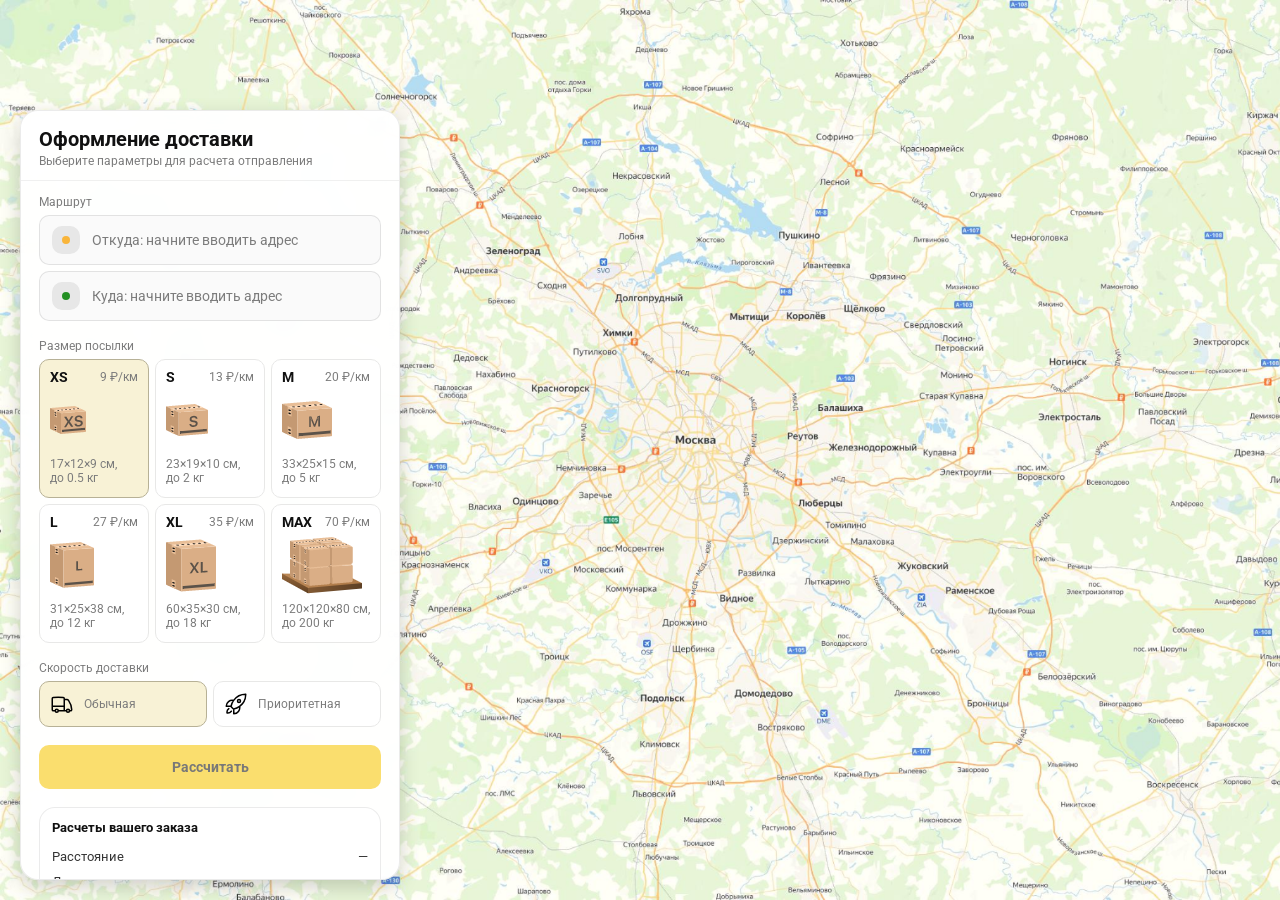
==== order.html @ dc97c8bd "Add files via upload" ====
<!doctype html>
<html lang="ru">
<head>
    <meta charset="utf-8"/>
    <meta name="viewport" content="width=device-width,initial-scale=1,maximum-scale=1,user-scalable=0"/>
    <title>Оформление доставки</title>

    <link rel="stylesheet" href="styles/base.css"/>
    <link rel="stylesheet" href="styles/base_adaptive.css"/>

    <link rel="stylesheet" href="styles/order.css"/>
    <link rel="stylesheet" href="styles/order_adaptive.css"/>
</head>
<body>

<div id="map"></div>

<aside class="main" id="sidebar">
    <div class="main-header">
        <div class="main-title">Оформление доставки</div>
        <div class="main-text">Выберите параметры для расчета отправления</div>
    </div>

    <div class="main-content">
        <div class="main-route">
            <div class="main-block-title">Маршрут</div>
            <div class="main-fields">
                <div class="main-field" id="fromField">
                    <div class="main-pin"></div>
                    <input id="from" placeholder="Откуда: начните вводить адрес" autocomplete="off"/>
                    <div class="main-ac" id="fromAc" role="listbox" aria-label="Подсказки адресов"></div>
                </div>

                <div class="main-field" id="toField">
                    <div class="main-pin"></div>
                    <input id="to" placeholder="Куда: начните вводить адрес" autocomplete="off"/>
                    <div class="main-ac" id="toAc" role="listbox" aria-label="Подсказки адресов"></div>
                </div>
            </div>
        </div>

        <div class="main-package">
            <div class="main-block-title">Размер посылки</div>

            <div class="main-sizes">
                <div class="main-size-card is-active" data-value="xs">
                    <div class="main-size-top">
                        <div class="main-size-label">XS</div>
                        <div class="main-size-rate">9 ₽/км</div>
                    </div>
                    <div class="main-size-media">
                        <img src="images/sizes/xs.png" alt="Короб XS"/>
                    </div>
                    <div class="main-size-description">17×12×9 см,<br>до 0.5 кг</div>
                </div>

                <div class="main-size-card" data-value="s">
                    <div class="main-size-top">
                        <div class="main-size-label">S</div>
                        <div class="main-size-rate">13 ₽/км</div>
                    </div>
                    <div class="main-size-media">
                        <img src="images/sizes/s.png" alt="Короб S"/>
                    </div>
                    <div class="main-size-description">23×19×10 см,<br>до 2 кг</div>
                </div>

                <div class="main-size-card" data-value="m">
                    <div class="main-size-top">
                        <div class="main-size-label">M</div>
                        <div class="main-size-rate">20 ₽/км</div>
                    </div>
                    <div class="main-size-media">
                        <img src="images/sizes/m.png" alt="Короб M"/>
                    </div>
                    <div class="main-size-description">33×25×15 см,<br>до 5 кг</div>
                </div>

                <div class="main-size-card" data-value="l">
                    <div class="main-size-top">
                        <div class="main-size-label">L</div>
                        <div class="main-size-rate">27 ₽/км</div>
                    </div>
                    <div class="main-size-media">
                        <img src="images/sizes/l.png" alt="Короб L"/>
                    </div>
                    <div class="main-size-description">31×25×38 см,<br>до 12 кг</div>
                </div>

                <div class="main-size-card" data-value="xl">
                    <div class="main-size-top">
                        <div class="main-size-label">XL</div>
                        <div class="main-size-rate">35 ₽/км</div>
                    </div>
                    <div class="main-size-media">
                        <img src="images/sizes/xl.png" alt="Короб XL"/>
                    </div>
                    <div class="main-size-description">60×35×30 см,<br>до 18 кг</div>
                </div>

                <div class="main-size-card" data-value="max">
                    <div class="main-size-top">
                        <div class="main-size-label">MAX</div>
                        <div class="main-size-rate">70 ₽/км</div>
                    </div>
                    <div class="main-size-media main-size-media-palleta">
                        <img src="images/sizes/max.png" alt="Паллета"/>
                    </div>
                    <div class="main-size-description">120×120×80 см,<br>до 200 кг</div>
                </div>
            </div>
        </div>

        <div class="main-speed">
            <div class="main-block-title">Скорость доставки</div>

            <div class="main-speeds">
                <div class="main-speed-card is-active" data-value="regular">
                    <img class="main-speed-media" src="images/icons/regular.svg" alt="Regular"/>
                    <div class="main-speed-description">Обычная</div>
                </div>
                <div class="main-speed-card" data-value="fast">
                    <img class="main-speed-media" src="images/icons/fast.svg" alt="Fast"/>
                    <div class="main-speed-description">Приоритетная</div>
                </div>

            </div>
        </div>

        <div class="main-calculate-block">
            <button id="calc" class="button calculate-button" type="button" disabled>Рассчитать</button>
        </div>

        <div class="main-result" id="result">
            <div class="main-result-title">Расчеты вашего заказа</div>
            <div class="main-result-lines">
                <div class="main-result-line"><span>Расстояние</span><span id="distanceValue">—</span></div>
                <div class="main-result-line"><span>Доставим через</span><span id="durationValue">—</span></div>
                <div class="main-result-line"><span>Тариф</span><span id="rateValue">—</span></div>
            </div>
            <div class="main-price">
                <div class="main-price-label">Итого</div>
                <div class="main-price-value" id="totalValue">—</div>
            </div>
        </div>

        <div class="main-order-box">
            <div class="main-order-form" id="orderForm">
                <div class="main-order-title">Оформление доставки</div>
                <div class="main-block-info-row">
                    <div class="main-block-title">Контакты</div>
                    <div class="order-fields">
                        <div class="main-field">
                            <input id="customerName" placeholder="Ваше имя" autocomplete="off"/>
                        </div>
                        <div class="main-field">
                            <input id="customerPhone" placeholder="Ваш телефон" autocomplete="off" inputmode="tel"/>
                        </div>
                    </div>
                </div>
                <div class="main-block-info-row extra-info">
                    <div class="main-block-title">Дополнительная информация</div>
                    <div class="main-field textarea">
                        <textarea id="comment" placeholder="Детали доставки и комментарии"></textarea>
                    </div>
                </div>
                <button id="submit" class="button main-submit-request" type="button" disabled>Отправить
                    заявку
                </button>
            </div>

            <div class="main-order-success" id="orderSuccess">
                <div class="main-success-icon">✓</div>
                <div class="main-success-title">Заявка отправлена!</div>
                <div class="main-success-title">Номер отправления – <span id="orderId"></span></div>
                <div class="main-success-subtitle">Мы скоро свяжемся с вами</div>
            </div>
        </div>
    </div>
</aside>

<script src="https://api-maps.yandex.ru/2.1/?lang=ru_RU&apikey=521257ba-aa50-4dae-83b5-088d6d388fd4&suggest_apikey=99402bf1-7df1-4146-8342-5c3b9be7c6e2" type="text/javascript"></script>
<script src="scripts/order.js" type="text/javascript"></script>
</body>
</html>
---- styles/base.css ----
*, *::before, *::after {
    box-sizing: border-box;
}

@font-face {
    font-family: "Roboto";
    src: url("../fonts/Roboto-Regular.ttf");
    font-weight: normal;
}

@font-face {
    font-family: "Roboto";
    src: url("../fonts/Roboto-Bold.ttf");
    font-weight: bold;
}

@font-face {
    font-family: "Roboto";
    src: url("../fonts/Roboto-Medium.ttf");
    font-weight: 500;
}

html, body {
    margin: 0;
    color: #111111;
    font-family: "Roboto", sans-serif;
}

body {
    background: #FDFDFD;
}

.button {
    border: 0;
    outline: none;
    height: 44px;
    border-radius: 10px;
    font-size: 14px;
    font-weight: bold;
    cursor: pointer;
    font-family: inherit;
    transition: transform .08s ease, opacity .12s ease;
    background: #ffcc00;
    color: #111111;
    text-align: center;
    text-decoration: none;
}

.button:hover {
    background-color: #E5BC19;
}

.button:disabled {
    cursor: not-allowed;
    background-color: #FADE6E;
    color: #787878;
    transform: none;
}

.button.button-white {
    background: #ffffff;
    border: 1px solid #111111;
}

.button.button-white:hover {
    background: rgb(241 241 241);
}
---- styles/base_adaptive.css ----
@media (max-width: 767px) {
    .header {
        left: 10px;
        right: 10px;
        top: 10px;
    }

    .header-link span {
        display: none;
    }

    .header-menu {
        gap: 20px;
        justify-content: flex-start;
        margin: 0 0 0 30px;
        position: static;
        transform: none;
    }
}

@media (max-width: 420px) {
    .header-title {
        display: none;
    }
}

@media (max-width: 374px) {
    .header-menu {
        gap: 10px;
        margin: 0 0 0 10px;
    }
}
---- styles/order.css ----
#map {
    background-image: url("../images/order-bg.png");
    background-size: cover;
    position: fixed;
    inset: 0;
}

.main {
    border-radius: 18px;
    box-shadow: 0 7px 20px 0 #0000002E;
    backdrop-filter: blur(10px);
    background: rgba(255, 255, 255, 0.96);
    left: 20px;
    border: 1px solid rgba(0, 0, 0, 0.08);
    position: fixed;
    top: 110px;
    bottom: 20px;
    width: 380px;
    display: flex;
    flex-direction: column;
    overflow: hidden;
    z-index: 5;
}

.main-header {
    padding: 18px 18px 12px 18px;
    border-bottom: 1px solid rgba(0, 0, 0, 0.06);
    display: flex;
    flex-direction: column;
}

.main-title {
    font-size: 20px;
    line-height: 100%;
    font-weight: bold;
}

.main-text {
    font-size: 12px;
    margin-top: 5px;
    color: #7C7C7C;
}

.main-content {
    padding: 14px 18px 18px 18px;
    overflow: auto;
    scrollbar-width: none;
    display: flex;
    flex-direction: column;
    gap: 18px;
    flex: 1;
}

.main-block-title {
    font-size: 12px;
    color: #7C7C7C;
}

.main-route .main-block-title,
.main-package .main-block-title {
    margin-bottom: 6px;
}

.main-field {
    display: flex;
    align-items: center;
    margin-top: 6px;
    gap: 10px;
    border: 1px solid #1111111A;
    background: #FAFAFA;
    border-radius: 10px;
    padding: 10px 12px;
    position: relative;
    box-sizing: border-box;
    height: 50px;
}

.main-field.textarea {
    height: auto;
}

.main-pin {
    width: 28px;
    height: 28px;
    border-radius: 10px;
    background: rgba(17, 17, 17, 0.08);
    display: grid;
    place-items: center;
    flex: 0 0 auto;
    position: relative;
}

.main-pin::before {
    content: "";
    width: 8px;
    height: 8px;
    border-radius: 999px;
    background: orange;
    opacity: .75;
    display: block;
}

.main-field:last-child .main-pin::before {
    background: green;
    opacity: .85;
}

input, textarea {
    width: 100%;
    border: 0;
    outline: none;
    background: transparent;
    font-size: 14px;
    color: #111111;
    font-family: inherit;
}

textarea {
    resize: vertical;
    min-height: 72px;
    padding: 2px 0;
}

input::placeholder, textarea::placeholder {
    color: #7C7C7C;
}

.main-field:focus-within {
    border-color: rgba(0, 0, 0, 0.20);
    box-shadow: 0 0 0 4px rgba(255, 204, 0, 0.35);
    background: rgba(255, 255, 255, 0.75);
}

.main-sizes {
    display: grid;
    gap: 6px;
    grid-template-columns: repeat(3, 1fr);
}

.main-size-card {
    border: 1px solid #E8E8E7;
    background: #FFFFFF;
    border-radius: 10px;
    padding: 10px;
    cursor: pointer;
    user-select: none;
    transition: transform .08s ease, border-color .12s ease, background .12s ease;
    min-height: 139px;
}

.main-size-card:hover {
    transform: translateY(-1px);
}

.main-size-card.is-active {
    background-color: #F8F2D6;
    border-color: #B7B196;
}

.main-size-top {
    display: flex;
    align-items: center;
    justify-content: space-between;
}

.main-size-label {
    font-weight: bold;
    font-size: 14px;
    color: #111111;
    line-height: 100%;
}

.main-size-rate {
    font-size: 12px;
    color: #7C7C7C;
    line-height: 100%;
}

.main-size-media {
    margin-top: 8px;
    height: 57px;
}

.main-size-description {
    margin-top: 8px;
    font-size: 12px;
    color: #7C7C7C;
    line-height: 1.2;
}

.calculate-button {
    width: 100%;
}

.main-result {
    border: 1px solid rgba(0, 0, 0, 0.08);
    background: rgba(255, 255, 255, 0.75);
    border-radius: 16px;
    padding: 12px;
    line-height: 1.25;
}

.main-result-title {
    font-weight: bold;
    font-size: 13px;
    color: #111111;
    margin-bottom: 13px;
}

.main-result-lines {
    gap: 8px;
    display: flex;
    flex-direction: column;
}

.main-result-line {
    font-size: 13px;
    color: rgba(17, 17, 17, 0.85);
    display: flex;
    justify-content: space-between;
}

.main-price {
    margin-top: 18px;
    padding-top: 10px;
    border-top: 1px dashed rgba(0, 0, 0, 0.12);
    display: flex;
    align-items: baseline;
    justify-content: space-between;
}

.main-price-label {
    font-size: 12px;
    color: rgba(17, 17, 17, 0.55);
}

.main-price-value {
    font-size: 20px;
    font-weight: bold;
    color: #111111;
    letter-spacing: -0.3px;
}

.main-order-box {
    background: #ffffff;
    border: 1px solid #E8E8E7;
    border-radius: 10px;
    padding: 12px;
}

.main-order-title {
    margin-bottom: 8px;
    font-weight: bold;
    font-size: 14px;
    color: #111111;
}

.main-block-info {
    display: flex;
    flex-direction: column;
    gap: 6px;
}

.order-fields {
    display: grid;
    grid-template-columns: 1fr 1fr;
    column-gap: 10px;
    margin-top: 6px;
}

.main-block-info-row.extra-info {
    display: block;
    margin-top: 13px;
}

.main-submit-request {
    width: 100%;
    margin-top: 6px;
}

.main-order-success {
    display: none;
    text-align: center;
    padding: 22px 12px;
    gap: 12px;
}

.main-order-success.is-visible {
    display: flex;
    flex-direction: column;
    align-items: center;
}

.main-success-icon {
    width: 56px;
    height: 56px;
    border-radius: 50%;
    background: #16a34a;
    color: #ffffff;
    display: grid;
    place-items: center;
    font-size: 30px;
}

.main-success-title {
    font-size: 14px;
    font-weight: bold;
    color: #111111;
}

.main-success-subtitle {
    font-size: 12px;
    color: rgba(17, 17, 17, 0.55);
    line-height: 1.3;
}

.main-speed .main-block-title {
    margin-bottom: 6px;
}

.main-speeds {
    display: grid;
    gap: 6px;
    grid-template-columns: repeat(2, 1fr);
}

.main-speed-card {
    border: 1px solid #E8E8E7;
    background: #FFFFFF;
    border-radius: 10px;
    padding: 10px;
    cursor: pointer;
    user-select: none;
    transition: transform .08s ease, border-color .12s ease, background .12s ease;
    display: flex;
    align-items: center;
    gap: 10px;
}

.main-speed-card:hover {
    transform: translateY(-1px);
}

.main-speed-card.is-active {
    background-color: #F8F2D6;
    border-color: #B7B196;
}

.main-speed-description {
    font-size: 12px;
    color: #7C7C7C;
    line-height: 1.2;
}
---- styles/order_adaptive.css ----
@media (max-width: 767px) {
    .main {
        left: 10px;
        right: 10px;
        top: 50%;
        bottom: 12px;
        width: auto;
        max-width: none;
    }
}

@media (max-width: 420px) {
    .main-sizes {
        grid-template-columns: repeat(2, 1fr);
    }
}
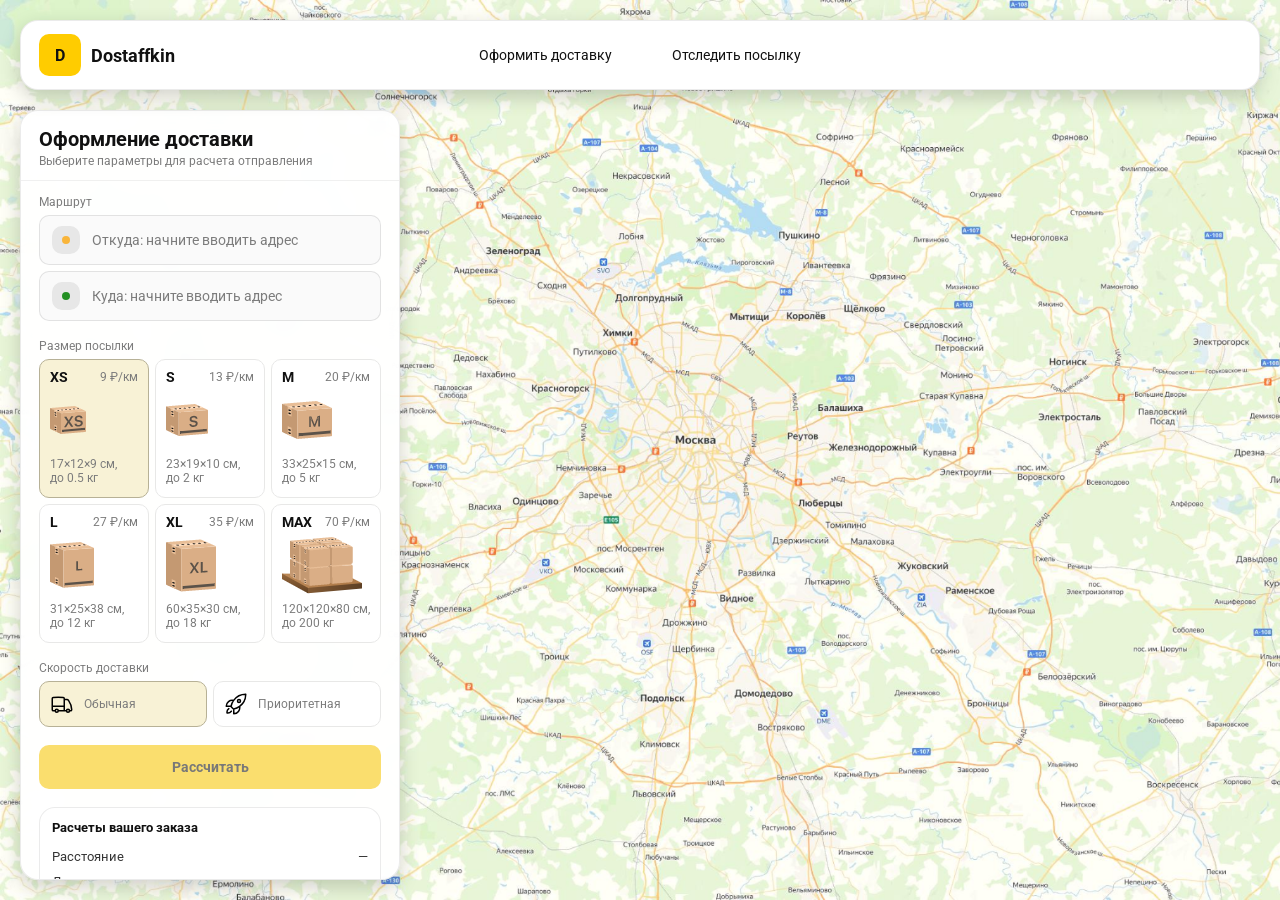
==== commit d3f2b5b2: "Add files via upload" ====
--- a/order.html
+++ b/order.html
@@ -13,7 +13,19 @@
 </head>
 <body>
 
-<div id="map"></div>
+<div class="container">
+    <header class="header">
+        <a class="header-brand" href="./index.html">
+            <div class="header-logo">D</div>
+            <div class="header-title">Dostaffkin</div>
+        </a>
+        <nav class="header-menu">
+            <a class="header-link" href="./order.html">Оформить <span>доставку </span></a>
+            <a class="header-link" href="./track.html">Отследить <span>посылку</span></a>
+        </nav>
+    </header>
+
+    <div id="map"></div>
 
 <aside class="main" id="sidebar">
     <div class="main-header">
@@ -178,6 +190,7 @@
         </div>
     </div>
 </aside>
+</div>
 
 <script src="https://api-maps.yandex.ru/2.1/?lang=ru_RU&apikey=521257ba-aa50-4dae-83b5-088d6d388fd4&suggest_apikey=99402bf1-7df1-4146-8342-5c3b9be7c6e2" type="text/javascript"></script>
 <script src="scripts/order.js" type="text/javascript"></script>
--- a/styles/base.css
+++ b/styles/base.css
@@ -65,3 +65,68 @@
 .button.button-white:hover {
     background: rgb(241 241 241);
 }
+
+/* Container */
+.container {
+    overflow: hidden;
+    min-height: 100vh;
+}
+
+/* Header */
+.header {
+    border-radius: 18px;
+    box-shadow: 0 7px 20px 0 #0000002E;
+    backdrop-filter: blur(10px);
+    background: #ffffff;
+    left: 20px;
+    border: 1px solid rgba(0, 0, 0, 0.08);
+    position: fixed;
+    right: 20px;
+    top: 20px;
+    padding: 14px 18px;
+    height: 70px;
+    display: flex;
+    align-items: center;
+    z-index: 100;
+}
+
+.header-brand {
+    display: flex;
+    align-items: center;
+    text-decoration: none;
+    gap: 10px;
+}
+
+.header-logo {
+    width: 42px;
+    height: 42px;
+    border-radius: 10px;
+    background: #FFCC00;
+    display: grid;
+    place-items: center;
+    font-weight: bold;
+    color: #111;
+}
+
+.header-title {
+    font-size: 18px;
+    font-weight: bold;
+    color: #111111;
+    text-decoration: none;
+}
+
+.header-menu {
+    display: flex;
+    align-items: center;
+    gap: 60px;
+    margin: 0;
+    position: absolute;
+    left: 50%;
+    transform: translateX(-50%);
+}
+
+.header-link {
+    font-size: 14px;
+    color: #111111;
+    text-decoration: none;
+}
